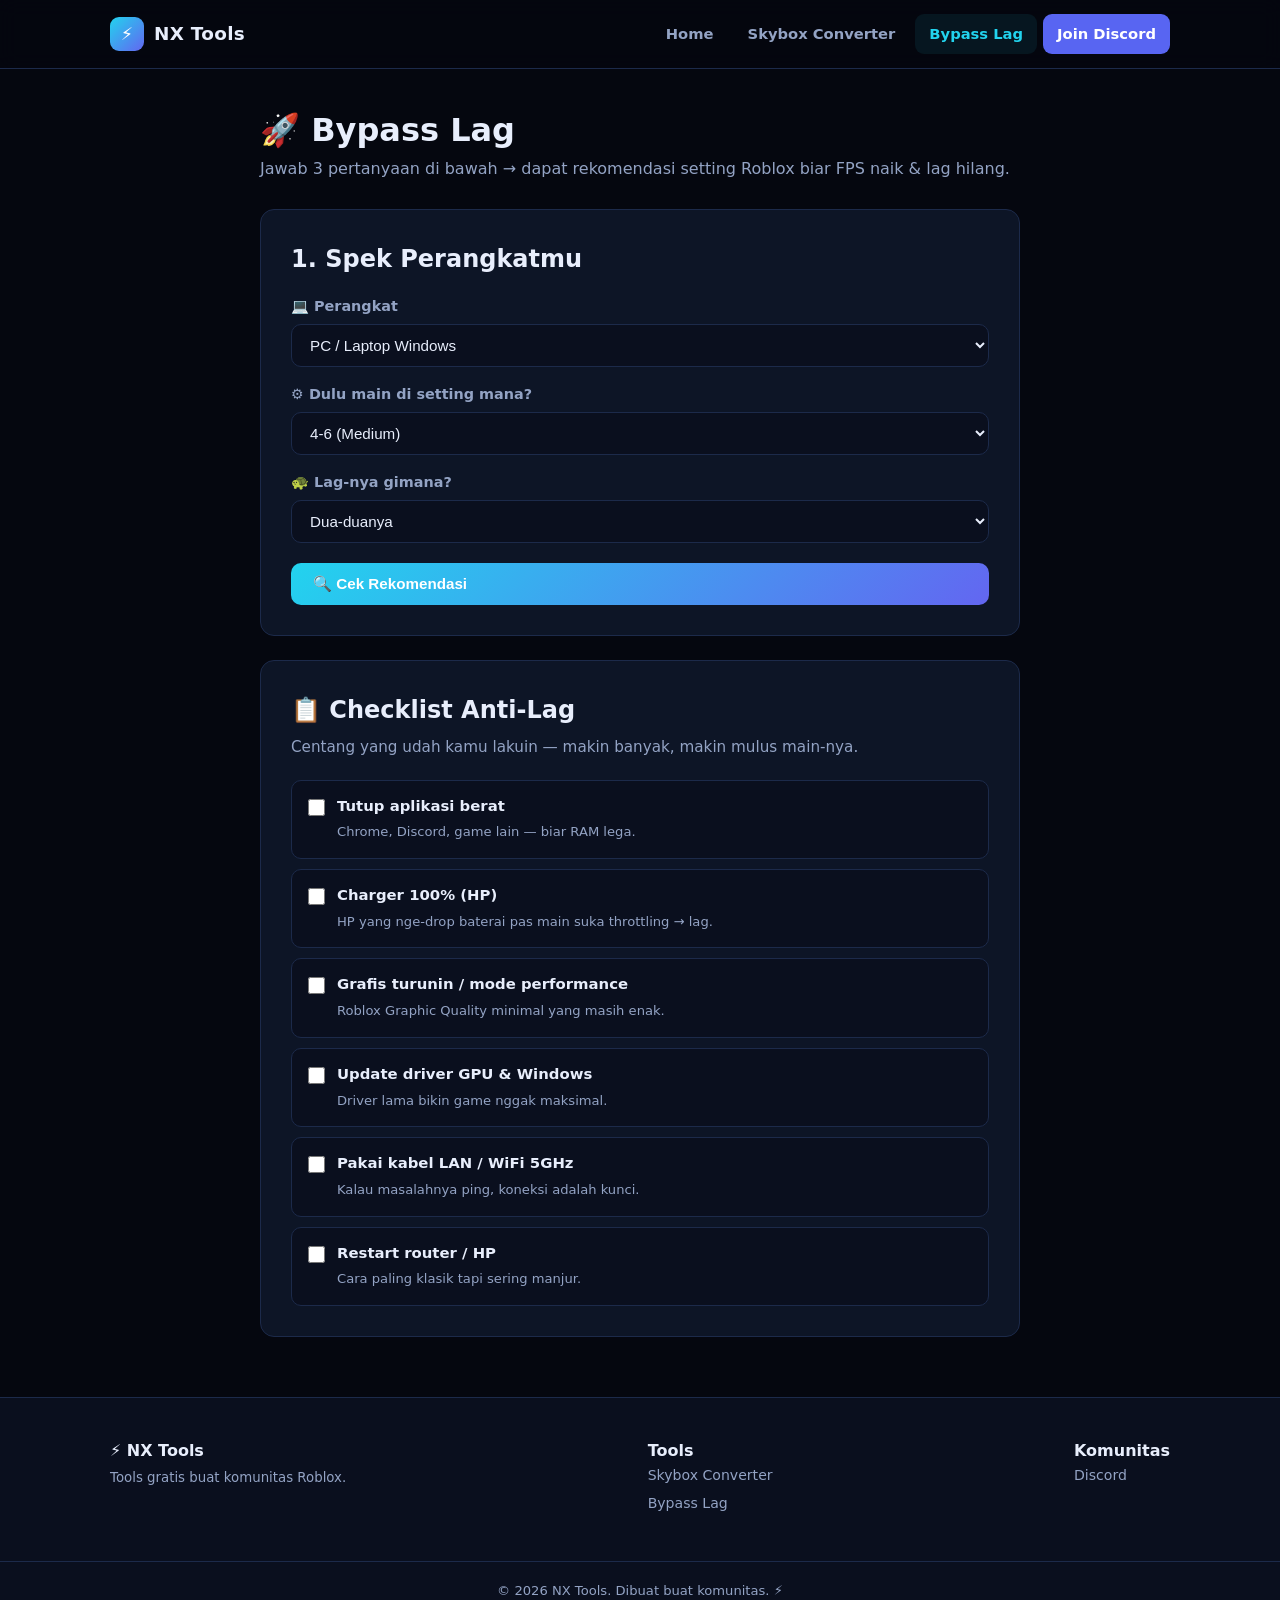
==== tools/bypaslag.html @ 2304ce81 "NX Tools: Skybox Converter + Bypass Lag website" ====
<!DOCTYPE html>
<html lang="id">
<head>
  <meta charset="UTF-8">
  <meta name="viewport" content="width=device-width, initial-scale=1.0">
  <title>Bypass Lag — NX Tools</title>
  <link rel="stylesheet" href="../assets/css/style.css">
</head>
<body>

  <header>
    <nav class="nav">
      <a class="brand" href="../">
        <span class="logo">⚡</span> NX Tools
      </a>
      <div class="nav-links">
        <a href="../">Home</a>
        <a href="../tools/skybox.html">Skybox Converter</a>
        <a href="../tools/bypaslag.html" class="active">Bypass Lag</a>
        <a class="btn-discord" href="#" target="_blank" rel="noopener">Join Discord</a>
      </div>
    </nav>
  </header>

  <main class="tool-wrap">
    <h1 style="margin-top:36px;">🚀 Bypass Lag</h1>
    <p class="section-sub">Jawab 3 pertanyaan di bawah → dapat rekomendasi setting Roblox biar FPS naik & lag hilang.</p>

    <div class="tool-box">
      <h2>1. Spek Perangkatmu</h2>

      <label class="field">💻 Perangkat</label>
      <select id="device">
        <option value="pc">PC / Laptop Windows</option>
        <option value="hp">HP Android</option>
        <option value="ios">iPhone / iPad</option>
      </select>

      <label class="field">⚙️ Dulu main di setting mana?</label>
      <select id="quality">
        <option value="low">1-3 (Low / Minimal)</option>
        <option value="mid" selected>4-6 (Medium)</option>
        <option value="high">7-10 (High / Ultra)</option>
      </select>

      <label class="field">🐢 Lag-nya gimana?</label>
      <select id="lagtype">
        <option value="fps">FPS drop / gerakan nggak smooth</option>
        <option value="ping">Ping tinggi / delay (gerakan nge-freeze bentar)</option>
        <option value="both" selected>Dua-duanya</option>
      </select>

      <button class="btn btn-primary" id="cekBtn" style="width:100%;margin-top:20px;">🔍 Cek Rekomendasi</button>

      <div class="recommend" id="output" hidden>
        <h3>✅ Setting yang Direkomendasiin</h3>
        <div class="score" id="score">—</div>
        <ul id="list"></ul>
      </div>
    </div>

    <div class="tool-box">
      <h2>📋 Checklist Anti-Lag</h2>
      <p class="desc">Centang yang udah kamu lakuin — makin banyak, makin mulus main-nya.</p>
      <ul class="checklist" id="checklist">
        <li><input type="checkbox" id="c1"><div><b>Tutup aplikasi berat</b><small>Chrome, Discord, game lain — biar RAM lega.</small></div></li>
        <li><input type="checkbox" id="c2"><div><b>Charger 100% (HP)</b><small>HP yang nge-drop baterai pas main suka throttling → lag.</small></div></li>
        <li><input type="checkbox" id="c3"><div><b>Grafis turunin / mode performance</b><small>Roblox Graphic Quality minimal yang masih enak.</small></div></li>
        <li><input type="checkbox" id="c4"><div><b>Update driver GPU & Windows</b><small>Driver lama bikin game nggak maksimal.</small></div></li>
        <li><input type="checkbox" id="c5"><div><b>Pakai kabel LAN / WiFi 5GHz</b><small>Kalau masalahnya ping, koneksi adalah kunci.</small></div></li>
        <li><input type="checkbox" id="c6"><div><b>Restart router / HP</b><small>Cara paling klasik tapi sering manjur.</small></div></li>
      </ul>
      <div class="progress" id="ckprog" hidden><div class="bar" id="ckbar"></div></div>
      <div class="progress-label" id="cklabel" hidden></div>
    </div>
  </main>

  <footer>
    <div class="footer-in">
      <div>
        <div class="f-brand">⚡ NX Tools</div>
        <small>Tools gratis buat komunitas Roblox.</small>
      </div>
      <div class="footer-links">
        <strong style="color:var(--text);">Tools</strong>
        <a href="../tools/skybox.html">Skybox Converter</a>
        <a href="../tools/bypaslag.html">Bypass Lag</a>
      </div>
      <div class="footer-links">
        <strong style="color:var(--text);">Komunitas</strong>
        <a href="#" target="_blank" rel="noopener">Discord</a>
      </div>
    </div>
    <div class="footer-bottom">© 2026 NX Tools. Dibuat buat komunitas. ⚡</div>
  </footer>

  <script src="../assets/js/bypaslag.js"></script>
</body>
</html>
---- assets/css/style.css ----
/* ── NX Community Tools — dark theme ────────────────────────────── */
* { margin: 0; padding: 0; box-sizing: border-box; }

:root {
  --bg: #05070f;
  --bg2: #0a0f1e;
  --card: #0d1526;
  --card2: #111b33;
  --border: #1c2a4a;
  --text: #e8eefc;
  --muted: #93a3c4;
  --accent: #22d3ee;
  --accent2: #6366f1;
  --good: #34d399;
  --warn: #fbbf24;
  --bad: #f87171;
  --radius: 14px;
  --shadow: 0 10px 30px rgba(0, 0, 0, 0.45);
}

html { scroll-behavior: smooth; }

body {
  background: var(--bg);
  color: var(--text);
  font-family: "Segoe UI", system-ui, -apple-system, Roboto, sans-serif;
  line-height: 1.6;
  min-height: 100vh;
}

a { color: var(--accent); text-decoration: none; }
a:hover { text-decoration: underline; }

/* ── Header ─────────────────────────────────────────────────────── */
header {
  position: sticky; top: 0; z-index: 50;
  background: rgba(5, 7, 15, 0.85);
  backdrop-filter: blur(10px);
  border-bottom: 1px solid var(--border);
}
.nav {
  max-width: 1100px; margin: 0 auto; padding: 14px 20px;
  display: flex; align-items: center; gap: 24px;
}
.brand {
  display: flex; align-items: center; gap: 10px;
  font-weight: 800; font-size: 1.15rem; color: var(--text); letter-spacing: 0.3px;
}
.brand:hover { text-decoration: none; }
.brand .logo {
  width: 34px; height: 34px; border-radius: 9px;
  background: linear-gradient(135deg, var(--accent), var(--accent2));
  display: grid; place-items: center; font-size: 1.1rem; color: #fff;
}
.nav-links { display: flex; gap: 6px; margin-left: auto; flex-wrap: wrap; }
.nav-links a {
  color: var(--muted); font-weight: 600; font-size: 0.92rem;
  padding: 8px 14px; border-radius: 9px; transition: 0.15s;
}
.nav-links a:hover { color: var(--text); background: var(--card2); text-decoration: none; }
.nav-links a.active { color: var(--accent); background: rgba(34, 211, 238, 0.08); }
.nav-links .btn-discord {
  background: #5865f2; color: #fff; border-radius: 9px;
}
.nav-links .btn-discord:hover { background: #6b76f5; color: #fff; }

/* ── Hero ───────────────────────────────────────────────────────── */
.hero {
  text-align: center; padding: 90px 20px 60px; position: relative; overflow: hidden;
}
.hero::before {
  content: ""; position: absolute; inset: 0; z-index: -1;
  background:
    radial-gradient(600px 300px at 20% 10%, rgba(34, 211, 238, 0.12), transparent 60%),
    radial-gradient(600px 300px at 80% 20%, rgba(99, 102, 241, 0.14), transparent 60%);
}
.hero .badge {
  display: inline-block; padding: 6px 14px; border-radius: 999px;
  background: rgba(34, 211, 238, 0.1); border: 1px solid rgba(34, 211, 238, 0.35);
  color: var(--accent); font-size: 0.82rem; font-weight: 700; margin-bottom: 20px;
}
.hero h1 {
  font-size: clamp(2rem, 5vw, 3.4rem);
  font-weight: 900; letter-spacing: -1px; line-height: 1.15;
}
.hero h1 .grad {
  background: linear-gradient(90deg, var(--accent), var(--accent2));
  -webkit-background-clip: text; background-clip: text; color: transparent;
}
.hero p {
  max-width: 620px; margin: 18px auto 28px; color: var(--muted); font-size: 1.06rem;
}
.hero .cta { display: flex; gap: 12px; justify-content: center; flex-wrap: wrap; }

/* ── Buttons ────────────────────────────────────────────────────── */
.btn {
  display: inline-flex; align-items: center; gap: 8px;
  padding: 12px 22px; border-radius: 10px; border: none;
  font-weight: 700; font-size: 0.95rem; cursor: pointer; transition: 0.15s;
}
.btn-primary {
  background: linear-gradient(135deg, var(--accent), var(--accent2)); color: #fff;
}
.btn-primary:hover { filter: brightness(1.1); text-decoration: none; }
.btn-ghost {
  background: var(--card2); color: var(--text); border: 1px solid var(--border);
}
.btn-ghost:hover { border-color: var(--accent); text-decoration: none; }
.btn-discord { background: #5865f2; color: #fff; }
.btn-discord:hover { background: #6b76f5; text-decoration: none; }
.btn:disabled { opacity: 0.55; cursor: not-allowed; }

/* ── Section umum ───────────────────────────────────────────────── */
section { max-width: 1100px; margin: 0 auto; padding: 50px 20px; }
.section-title { font-size: 1.7rem; font-weight: 800; margin-bottom: 8px; }
.section-sub { color: var(--muted); margin-bottom: 28px; }

/* ── Cards grid ─────────────────────────────────────────────────── */
.grid { display: grid; gap: 20px; }
.grid-2 { grid-template-columns: repeat(auto-fit, minmax(300px, 1fr)); }
.grid-3 { grid-template-columns: repeat(auto-fit, minmax(260px, 1fr)); }

.card {
  background: var(--card); border: 1px solid var(--border);
  border-radius: var(--radius); padding: 26px; transition: 0.2s; position: relative;
}
.card:hover { transform: translateY(-3px); border-color: rgba(34, 211, 238, 0.45); box-shadow: var(--shadow); }
.card .icon {
  width: 46px; height: 46px; border-radius: 12px; display: grid; place-items: center;
  font-size: 1.4rem; margin-bottom: 16px;
  background: rgba(34, 211, 238, 0.1); border: 1px solid rgba(34, 211, 238, 0.3);
}
.card h3 { font-size: 1.12rem; margin-bottom: 8px; }
.card p { color: var(--muted); font-size: 0.92rem; }
.card .card-tag {
  position: absolute; top: 18px; right: 18px;
  font-size: 0.7rem; font-weight: 800; color: var(--accent);
  background: rgba(34, 211, 238, 0.12); padding: 4px 10px; border-radius: 999px;
  border: 1px solid rgba(34, 211, 238, 0.3);
}
.card .link-arrow { display: inline-block; margin-top: 14px; font-weight: 700; font-size: 0.9rem; }

/* ── Stats ──────────────────────────────────────────────────────── */
.stats {
  display: grid; grid-template-columns: repeat(auto-fit, minmax(160px, 1fr));
  gap: 16px; margin-top: 34px; max-width: 760px; margin-left: auto; margin-right: auto;
}
.stat {
  background: var(--card); border: 1px solid var(--border); border-radius: 12px; padding: 18px;
}
.stat b { display: block; font-size: 1.6rem; color: var(--accent); }
.stat span { color: var(--muted); font-size: 0.85rem; }

/* ── Tool box (halaman tools) ───────────────────────────────────── */
.tool-wrap { max-width: 760px; margin: 0 auto; }
.tool-box {
  background: var(--card); border: 1px solid var(--border);
  border-radius: var(--radius); padding: 30px; margin-bottom: 24px;
}
.tool-box h2 { margin-bottom: 6px; }
.tool-box .desc { color: var(--muted); margin-bottom: 20px; font-size: 0.95rem; }

.dropzone {
  border: 2px dashed var(--border); border-radius: 12px; padding: 40px 20px;
  text-align: center; cursor: pointer; transition: 0.2s; color: var(--muted);
}
.dropzone:hover, .dropzone.dragover { border-color: var(--accent); background: rgba(34, 211, 238, 0.05); }
.dropzone b { color: var(--text); }

label.field { display: block; margin: 16px 0 6px; font-weight: 600; font-size: 0.9rem; color: var(--muted); }
select, input[type="number"] {
  width: 100%; padding: 11px 14px; border-radius: 10px; font-size: 0.95rem;
  background: var(--bg2); color: var(--text); border: 1px solid var(--border);
}
select:focus, input[type="number"]:focus { outline: none; border-color: var(--accent); }

.preview { margin-top: 18px; }
.preview img {
  max-width: 100%; max-height: 240px; border-radius: 10px;
  border: 1px solid var(--border); display: block; margin: 0 auto;
}

.progress {
  height: 8px; background: var(--bg2); border-radius: 999px; overflow: hidden; margin-top: 18px;
}
.progress .bar {
  height: 100%; width: 0%; background: linear-gradient(90deg, var(--accent), var(--accent2));
  transition: width 0.2s; border-radius: 999px;
}
.progress-label { font-size: 0.82rem; color: var(--muted); margin-top: 8px; text-align: center; }

.result { margin-top: 20px; }
.result .face-grid {
  display: grid; grid-template-columns: repeat(auto-fit, minmax(110px, 1fr)); gap: 12px;
}
.face-item {
  background: var(--bg2); border: 1px solid var(--border); border-radius: 10px; padding: 10px; text-align: center;
}
.face-item canvas, .face-item img {
  width: 100%; border-radius: 6px; border: 1px solid var(--border);
}
.face-item .fname { font-size: 0.72rem; color: var(--muted); margin: 8px 0; text-transform: uppercase; letter-spacing: 1px; }
.face-item .btn { width: 100%; padding: 8px; font-size: 0.8rem; justify-content: center; }

/* ── Checklist / form (bypass lag) ──────────────────────────────── */
.checklist { list-style: none; display: grid; gap: 10px; }
.checklist li {
  display: flex; align-items: flex-start; gap: 12px;
  background: var(--bg2); border: 1px solid var(--border); border-radius: 10px; padding: 14px 16px;
}
.checklist input[type="checkbox"] { margin-top: 4px; accent-color: var(--accent); width: 17px; height: 17px; flex-shrink: 0; }
.checklist b { display: block; font-size: 0.93rem; }
.checklist small { color: var(--muted); font-size: 0.82rem; }

.recommend {
  background: var(--card2); border: 1px solid rgba(34, 211, 238, 0.35);
  border-radius: 12px; padding: 22px; margin-top: 22px;
}
.recommend h3 { color: var(--accent); margin-bottom: 10px; }
.recommend ul { padding-left: 20px; color: var(--text); }
.recommend ul li { margin-bottom: 6px; }
.recommend .score { font-size: 2.2rem; font-weight: 900; color: var(--good); }

.tag { display: inline-block; padding: 3px 10px; border-radius: 999px; font-size: 0.75rem; font-weight: 700; }
.tag-g { background: rgba(52, 211, 153, 0.12); color: var(--good); }
.tag-y { background: rgba(251, 191, 36, 0.12); color: var(--warn); }
.tag-r { background: rgba(248, 113, 113, 0.12); color: var(--bad); }

/* ── Footer ─────────────────────────────────────────────────────── */
footer {
  border-top: 1px solid var(--border); margin-top: 60px;
  background: var(--bg2);
}
.footer-in {
  max-width: 1100px; margin: 0 auto; padding: 40px 20px;
  display: flex; justify-content: space-between; gap: 20px; flex-wrap: wrap;
}
footer .f-brand { font-weight: 800; }
footer small { color: var(--muted); }
.footer-links a { display: block; color: var(--muted); font-size: 0.88rem; margin-bottom: 6px; }
.footer-links a:hover { color: var(--accent); }
.footer-bottom { text-align: center; padding: 18px; color: var(--muted); font-size: 0.82rem; border-top: 1px solid var(--border); }

/* ── Responsive ─────────────────────────────────────────────────── */
@media (max-width: 640px) {
  .nav { flex-wrap: wrap; gap: 10px; }
  .nav-links { margin-left: 0; }
  .hero { padding: 60px 16px 40px; }
  .tool-box { padding: 20px; }
}
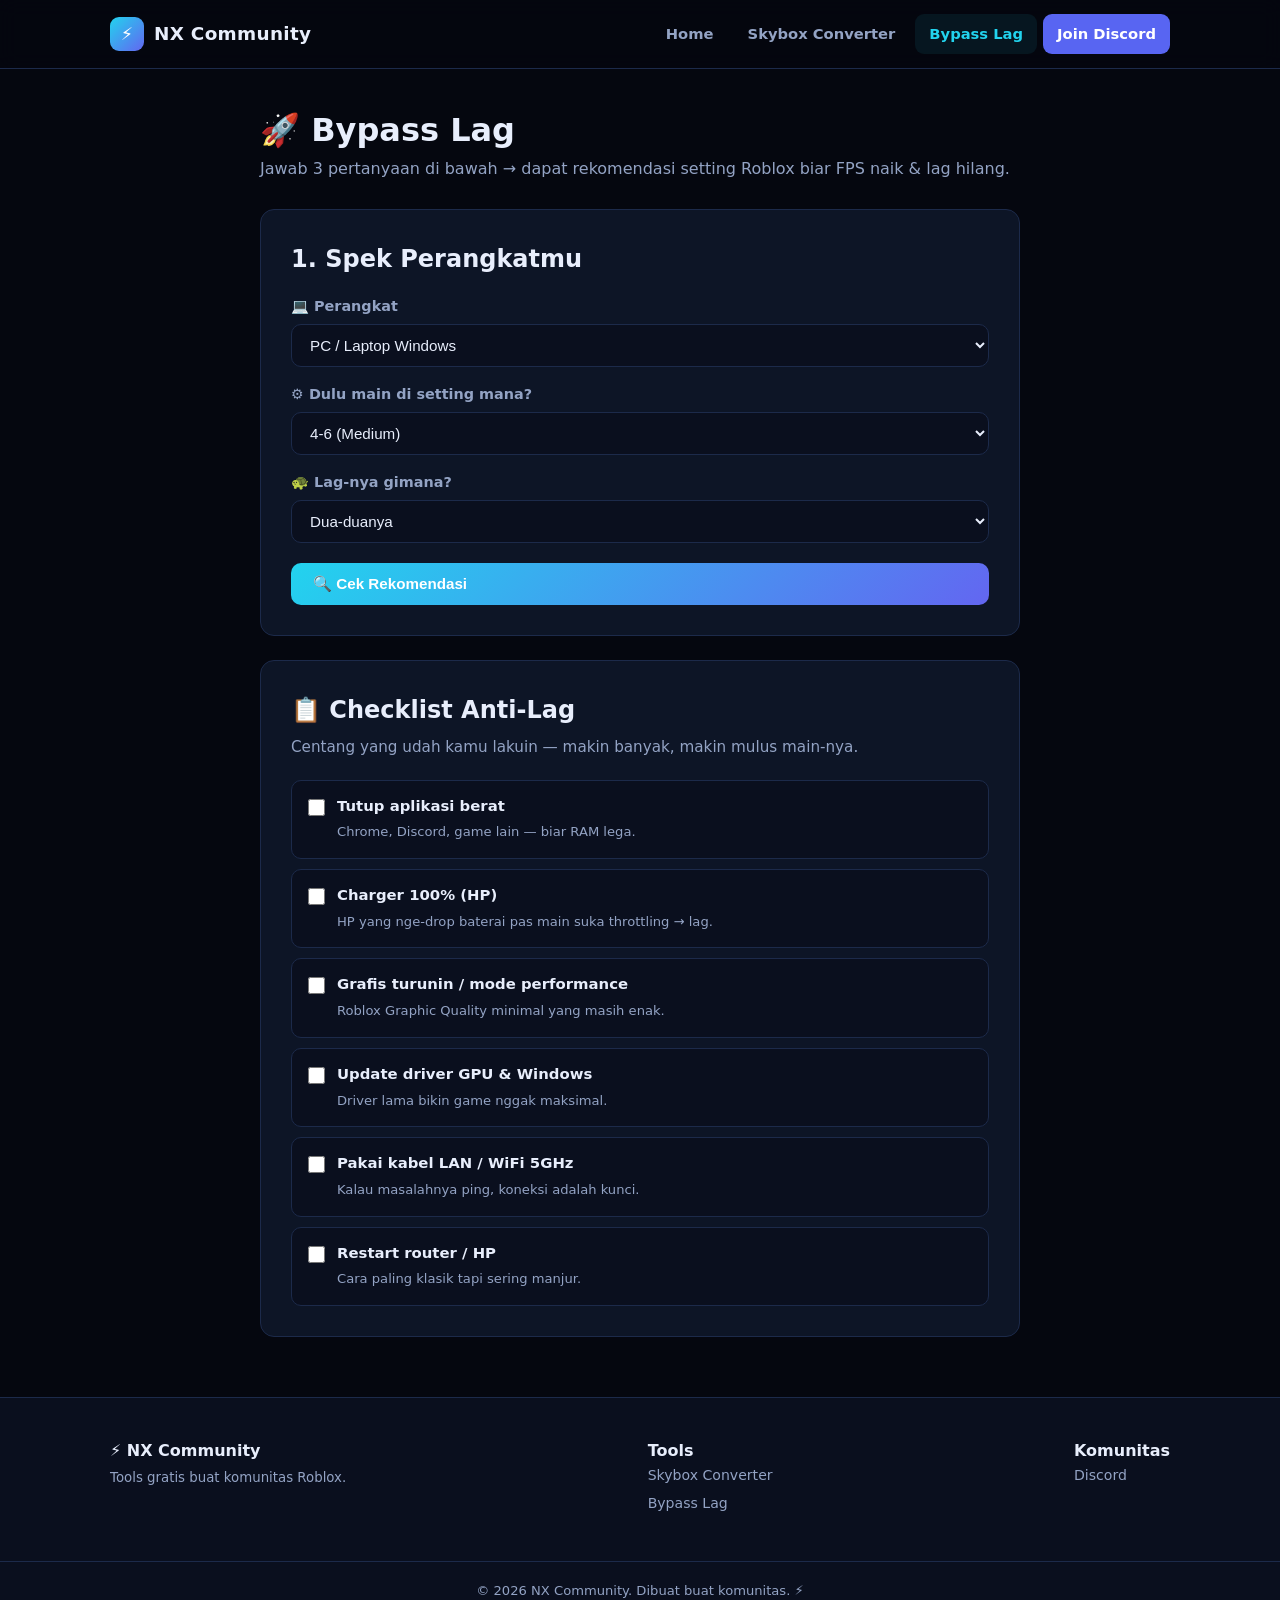
==== commit 4dfbef65: "Rename brand to NX Community" ====
--- a/tools/bypaslag.html
+++ b/tools/bypaslag.html
@@ -1,9 +1,9 @@
-<!DOCTYPE html>
+﻿<!DOCTYPE html>
 <html lang="id">
 <head>
   <meta charset="UTF-8">
   <meta name="viewport" content="width=device-width, initial-scale=1.0">
-  <title>Bypass Lag — NX Tools</title>
+  <title>Bypass Lag — NX Community</title>
   <link rel="stylesheet" href="../assets/css/style.css">
 </head>
 <body>
@@ -11,7 +11,7 @@
   <header>
     <nav class="nav">
       <a class="brand" href="../">
-        <span class="logo">⚡</span> NX Tools
+        <span class="logo">⚡</span> NX Community
       </a>
       <div class="nav-links">
         <a href="../">Home</a>
@@ -78,7 +78,7 @@
   <footer>
     <div class="footer-in">
       <div>
-        <div class="f-brand">⚡ NX Tools</div>
+        <div class="f-brand">⚡ NX Community</div>
         <small>Tools gratis buat komunitas Roblox.</small>
       </div>
       <div class="footer-links">
@@ -91,7 +91,7 @@
         <a href="#" target="_blank" rel="noopener">Discord</a>
       </div>
     </div>
-    <div class="footer-bottom">© 2026 NX Tools. Dibuat buat komunitas. ⚡</div>
+    <div class="footer-bottom">© 2026 NX Community. Dibuat buat komunitas. ⚡</div>
   </footer>
 
   <script src="../assets/js/bypaslag.js"></script>
